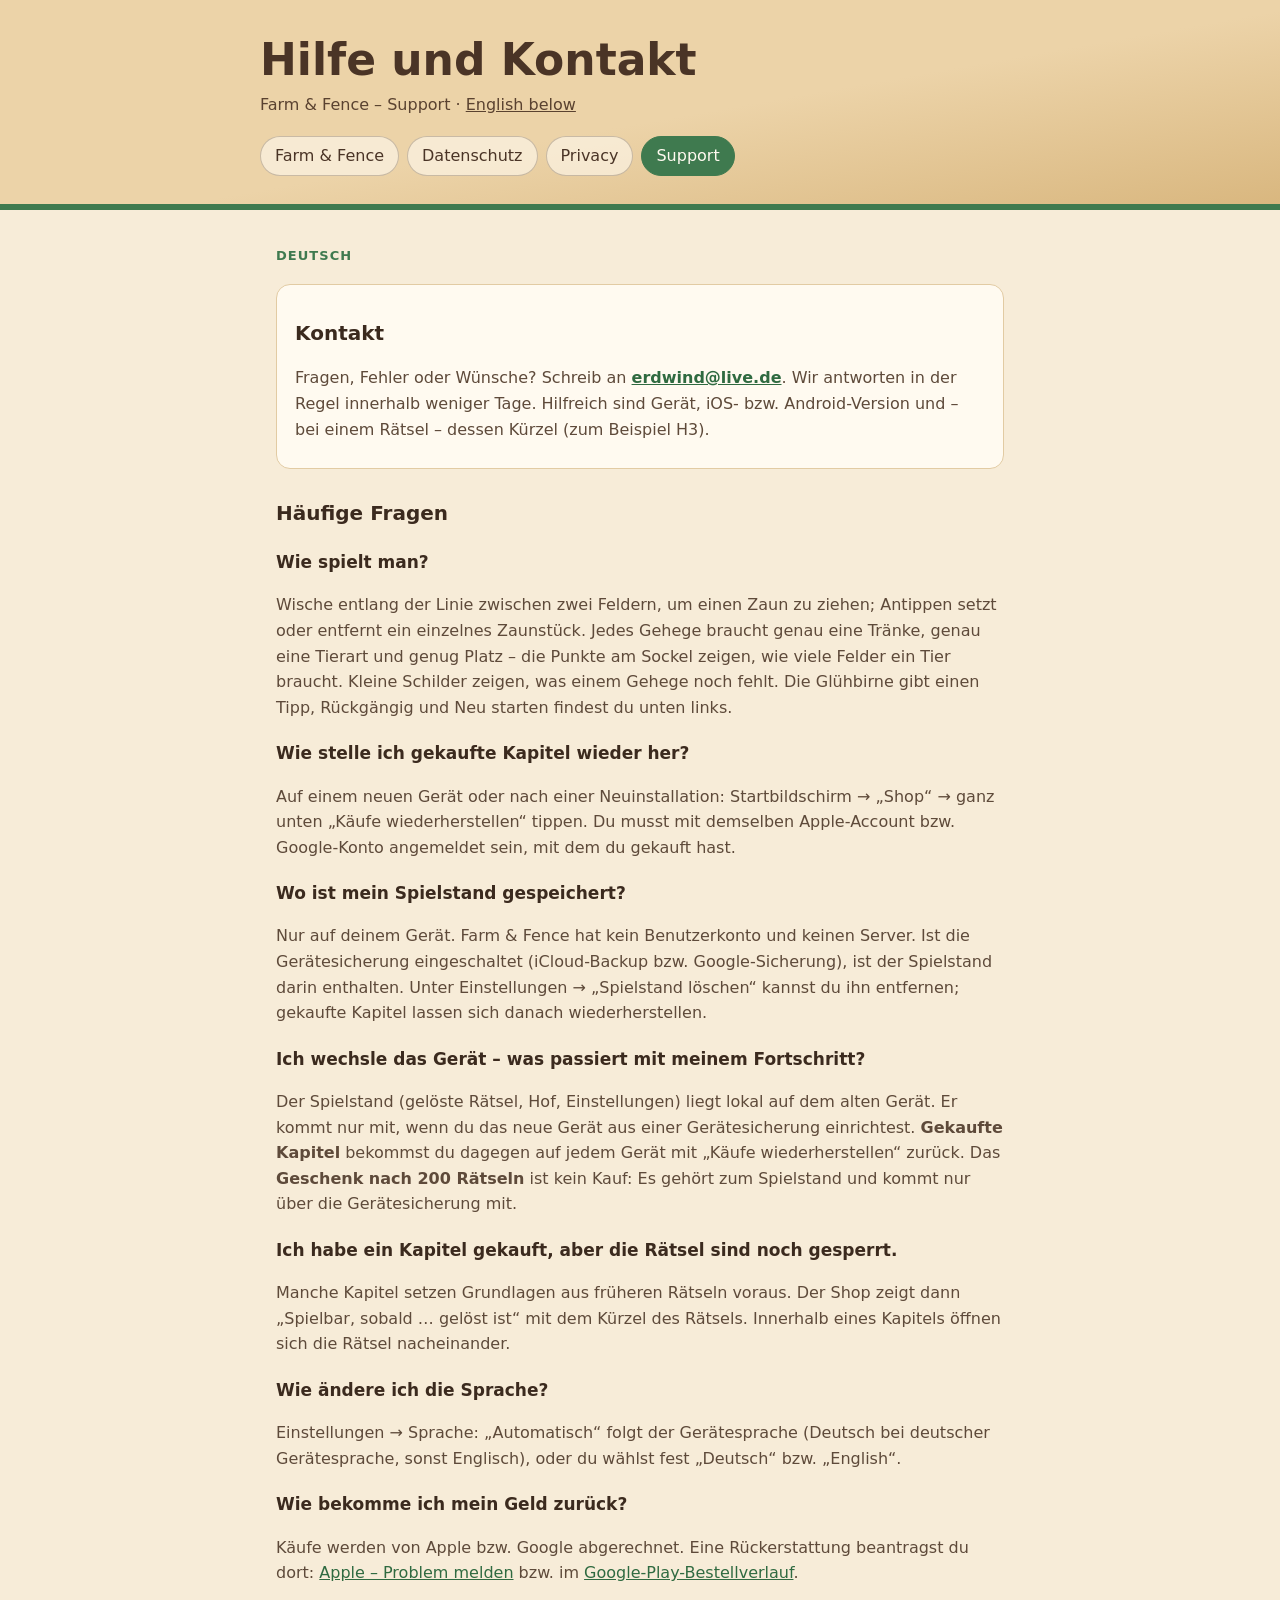
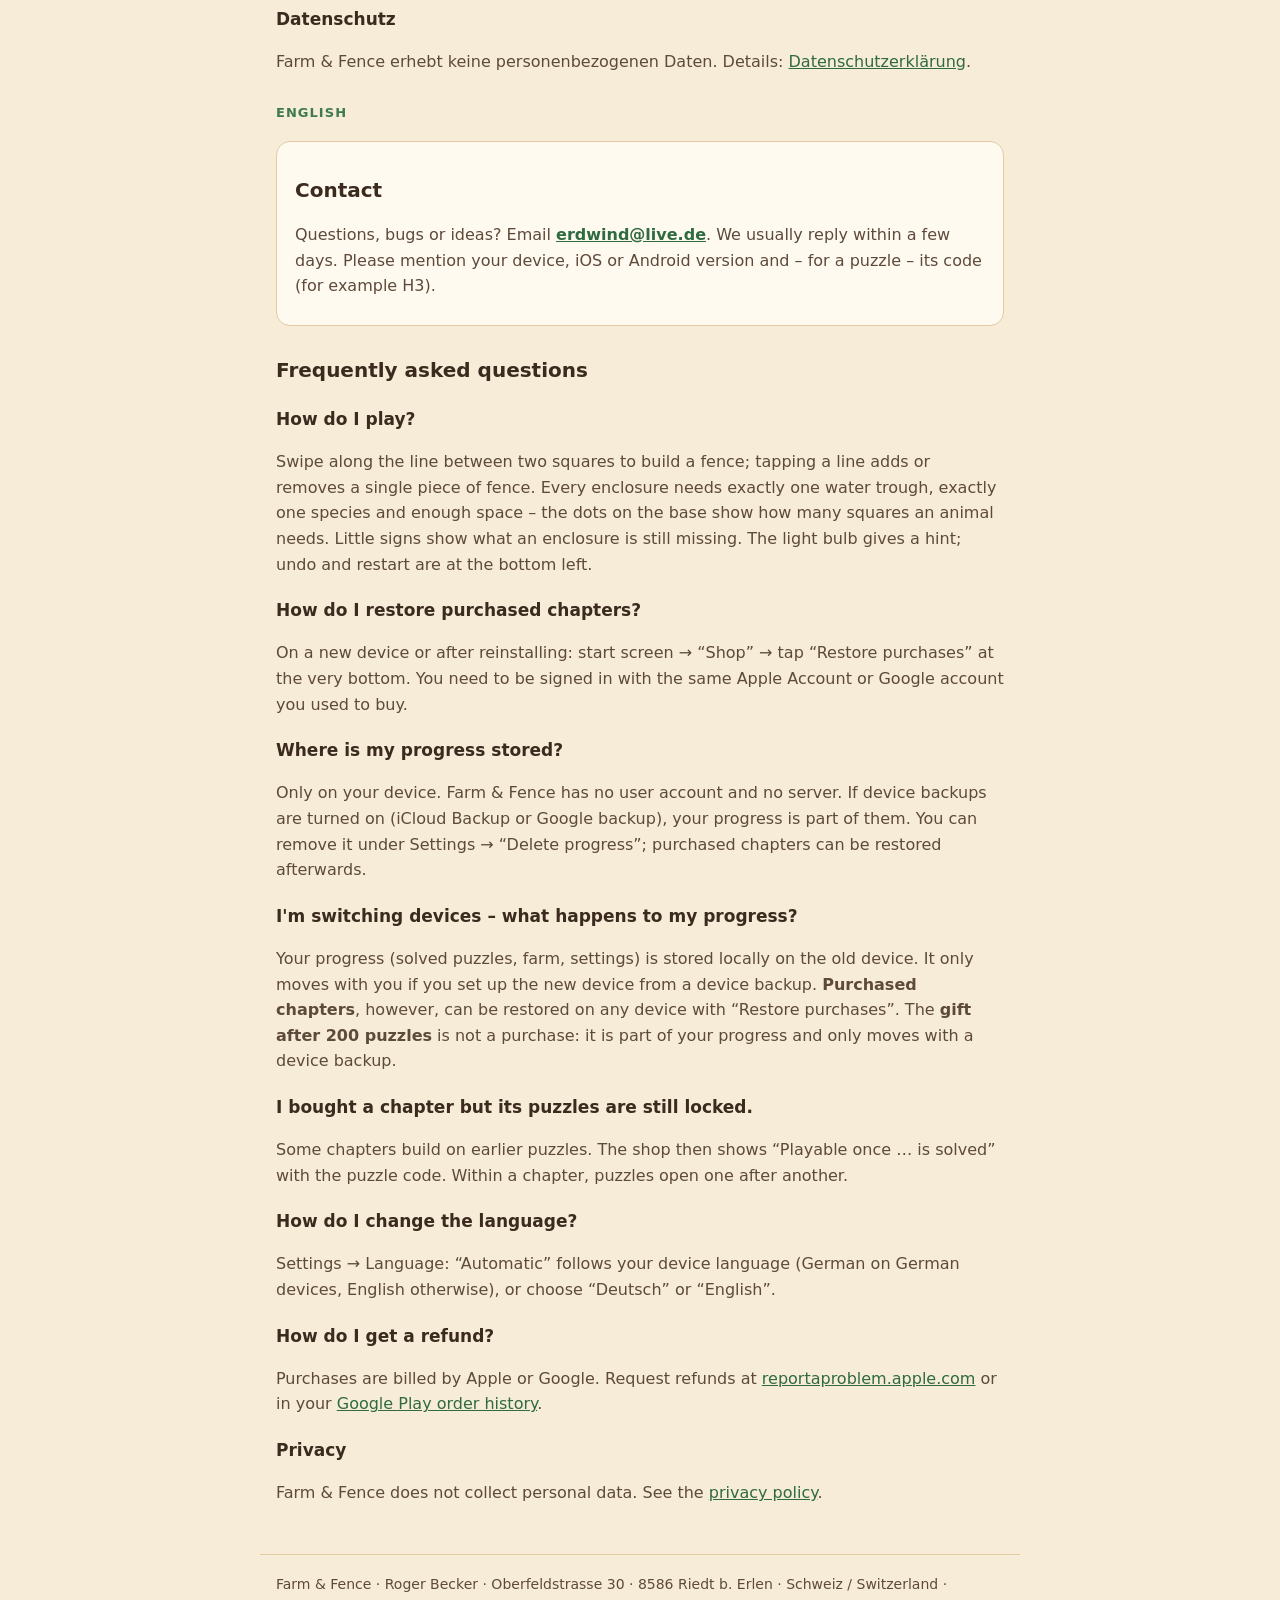
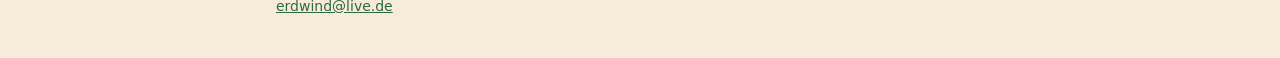
==== support.html @ 927a39b3 "Webseiten Farm & Fence (Datenschutz, Privacy, Support)" ====
<!doctype html>
<html lang="de">
<head>
<meta charset="utf-8">
<meta name="viewport" content="width=device-width, initial-scale=1">
<title>Hilfe und Kontakt – Farm & Fence</title>
<meta name="description" content="Farm & Fence – Hilfe, häufige Fragen und Kontakt · Help, FAQ and contact">
<link rel="stylesheet" href="style.css">
</head>
<body>
<header><div class="in"><h1>Hilfe und Kontakt</h1><p>Farm &amp; Fence – Support · <a href="#en" style="color:inherit">English below</a></p><nav><a href="index.html">Farm &amp; Fence</a><a href="datenschutz.html">Datenschutz</a><a href="privacy.html">Privacy</a><a href="support.html" aria-current="page">Support</a></nav></div></header>
<main>
<p class="lang">Deutsch</p>
<div class="card">
<h2>Kontakt</h2>
<p>Fragen, Fehler oder Wünsche? Schreib an <b><a href="mailto:erdwind@live.de">erdwind@live.de</a></b>. Wir antworten in der Regel innerhalb weniger Tage. Hilfreich sind Gerät, iOS- bzw. Android-Version und – bei einem Rätsel – dessen Kürzel (zum Beispiel H3).</p>
</div>

<h2>Häufige Fragen</h2>

<h3>Wie spielt man?</h3>
<p>Wische entlang der Linie zwischen zwei Feldern, um einen Zaun zu ziehen; Antippen setzt oder entfernt ein einzelnes Zaunstück. Jedes Gehege braucht genau eine Tränke, genau eine Tierart und genug Platz – die Punkte am Sockel zeigen, wie viele Felder ein Tier braucht. Kleine Schilder zeigen, was einem Gehege noch fehlt. Die Glühbirne gibt einen Tipp, Rückgängig und Neu starten findest du unten links.</p>

<h3>Wie stelle ich gekaufte Kapitel wieder her?</h3>
<p>Auf einem neuen Gerät oder nach einer Neuinstallation: Startbildschirm → „Shop“ → ganz unten „Käufe wiederherstellen“ tippen. Du musst mit demselben Apple-Account bzw. Google-Konto angemeldet sein, mit dem du gekauft hast.</p>

<h3>Wo ist mein Spielstand gespeichert?</h3>
<p>Nur auf deinem Gerät. Farm &amp; Fence hat kein Benutzerkonto und keinen Server. Ist die Gerätesicherung eingeschaltet (iCloud-Backup bzw. Google-Sicherung), ist der Spielstand darin enthalten. Unter Einstellungen → „Spielstand löschen“ kannst du ihn entfernen; gekaufte Kapitel lassen sich danach wiederherstellen.</p>

<h3>Ich wechsle das Gerät – was passiert mit meinem Fortschritt?</h3>
<p>Der Spielstand (gelöste Rätsel, Hof, Einstellungen) liegt lokal auf dem alten Gerät. Er kommt nur mit, wenn du das neue Gerät aus einer Gerätesicherung einrichtest. <b>Gekaufte Kapitel</b> bekommst du dagegen auf jedem Gerät mit „Käufe wiederherstellen“ zurück. Das <b>Geschenk nach 200 Rätseln</b> ist kein Kauf: Es gehört zum Spielstand und kommt nur über die Gerätesicherung mit.</p>

<h3>Ich habe ein Kapitel gekauft, aber die Rätsel sind noch gesperrt.</h3>
<p>Manche Kapitel setzen Grundlagen aus früheren Rätseln voraus. Der Shop zeigt dann „Spielbar, sobald … gelöst ist“ mit dem Kürzel des Rätsels. Innerhalb eines Kapitels öffnen sich die Rätsel nacheinander.</p>

<h3>Wie ändere ich die Sprache?</h3>
<p>Einstellungen → Sprache: „Automatisch“ folgt der Gerätesprache (Deutsch bei deutscher Gerätesprache, sonst Englisch), oder du wählst fest „Deutsch“ bzw. „English“.</p>

<h3>Wie bekomme ich mein Geld zurück?</h3>
<p>Käufe werden von Apple bzw. Google abgerechnet. Eine Rückerstattung beantragst du dort: <a href="https://reportaproblem.apple.com">Apple – Problem melden</a> bzw. im <a href="https://play.google.com/store/account/orderhistory">Google-Play-Bestellverlauf</a>.</p>

<h3>Datenschutz</h3>
<p>Farm &amp; Fence erhebt keine personenbezogenen Daten. Details: <a href="datenschutz.html">Datenschutzerklärung</a>.</p>

<p class="lang" id="en">English</p>
<div class="card" lang="en">
<h2>Contact</h2>
<p>Questions, bugs or ideas? Email <b><a href="mailto:erdwind@live.de">erdwind@live.de</a></b>. We usually reply within a few days. Please mention your device, iOS or Android version and – for a puzzle – its code (for example H3).</p>
</div>

<div lang="en">
<h2>Frequently asked questions</h2>

<h3>How do I play?</h3>
<p>Swipe along the line between two squares to build a fence; tapping a line adds or removes a single piece of fence. Every enclosure needs exactly one water trough, exactly one species and enough space – the dots on the base show how many squares an animal needs. Little signs show what an enclosure is still missing. The light bulb gives a hint; undo and restart are at the bottom left.</p>

<h3>How do I restore purchased chapters?</h3>
<p>On a new device or after reinstalling: start screen → “Shop” → tap “Restore purchases” at the very bottom. You need to be signed in with the same Apple Account or Google account you used to buy.</p>

<h3>Where is my progress stored?</h3>
<p>Only on your device. Farm &amp; Fence has no user account and no server. If device backups are turned on (iCloud Backup or Google backup), your progress is part of them. You can remove it under Settings → “Delete progress”; purchased chapters can be restored afterwards.</p>

<h3>I'm switching devices – what happens to my progress?</h3>
<p>Your progress (solved puzzles, farm, settings) is stored locally on the old device. It only moves with you if you set up the new device from a device backup. <b>Purchased chapters</b>, however, can be restored on any device with “Restore purchases”. The <b>gift after 200 puzzles</b> is not a purchase: it is part of your progress and only moves with a device backup.</p>

<h3>I bought a chapter but its puzzles are still locked.</h3>
<p>Some chapters build on earlier puzzles. The shop then shows “Playable once … is solved” with the puzzle code. Within a chapter, puzzles open one after another.</p>

<h3>How do I change the language?</h3>
<p>Settings → Language: “Automatic” follows your device language (German on German devices, English otherwise), or choose “Deutsch” or “English”.</p>

<h3>How do I get a refund?</h3>
<p>Purchases are billed by Apple or Google. Request refunds at <a href="https://reportaproblem.apple.com">reportaproblem.apple.com</a> or in your <a href="https://play.google.com/store/account/orderhistory">Google Play order history</a>.</p>

<h3>Privacy</h3>
<p>Farm &amp; Fence does not collect personal data. See the <a href="privacy.html">privacy policy</a>.</p>
</div>
</main>
<footer>Farm &amp; Fence · Roger Becker · Oberfeldstrasse 30 · 8586 Riedt b. Erlen · Schweiz / Switzerland · <a href="mailto:erdwind@live.de">erdwind@live.de</a></footer>
</body>
</html>
---- style.css ----
/* Farm & Fence – gemeinsames Stylesheet der Webseiten (Datenschutz, Support).
   Nur Systemschriften, keine externen Dateien, keine Skripte, keine Cookies. */
:root {
  --bg: #f7ecd8;        /* helles Beige */
  --card: #fffaf0;
  --ink: #3b2a1e;       /* dunkles Erdbraun */
  --soft: #5e4a3a;
  --line: #e2cba3;
  --head: #ecd3a8;      /* warmes Beige des Spiels */
  --green: #3f7a4f;     /* Grün des Spiels */
  --link: #2f6a40;
  --earth: #4a3426;
}
@media (prefers-color-scheme: dark) {
  :root {
    --bg: #241a13;
    --card: #2e2219;
    --ink: #f3e6d0;
    --soft: #d8c6ab;
    --line: #4a3a2c;
    --link: #8fd0a0;
  }
}
* { box-sizing: border-box; }
html { -webkit-text-size-adjust: 100%; }
body {
  margin: 0;
  background: var(--bg);
  color: var(--ink);
  font: 16px/1.6 ui-rounded, "SF Pro Rounded", system-ui, -apple-system, "Segoe UI", Roboto, sans-serif;
}
header {
  background: linear-gradient(170deg, var(--head) 0%, var(--head) 55%, #d9b77f 100%);
  color: var(--earth);
  border-bottom: 6px solid var(--green);
  padding: 36px 16px 28px;
}
header .in, main, footer { max-width: 760px; margin: 0 auto; }
header h1 { margin: 0; font-size: clamp(30px, 7vw, 44px); line-height: 1.1; }
header p { margin: 8px 0 0; color: #5a4230; }
nav { display: flex; flex-wrap: wrap; gap: 8px; margin-top: 18px; }
nav a {
  color: var(--earth); text-decoration: none; background: #fffaf099;
  border: 1px solid #4a342644; border-radius: 999px; padding: 6px 14px;
}
nav a:hover { background: #fffaf0; }
nav a[aria-current] { background: var(--green); border-color: var(--green); color: #fffaf0; }
main { padding: 8px 16px 32px; }
h2 { font-size: 20px; margin: 28px 0 6px; color: var(--ink); }
h3 { font-size: 17px; margin: 20px 0 4px; color: var(--ink); }
p, li { color: var(--soft); }
ul { padding-left: 22px; }
a { color: var(--link); }
.stand { font-size: 14px; }
.card {
  background: var(--card); border: 1px solid var(--line); border-radius: 14px;
  padding: 4px 18px 10px; margin: 18px 0;
}
.lang { font-size: 13px; text-transform: uppercase; letter-spacing: .08em; color: var(--green); margin: 28px 0 0; font-weight: 600; }
footer { padding: 18px 16px 40px; font-size: 14px; color: var(--soft); border-top: 1px solid var(--line); }
@media (prefers-color-scheme: dark) {
  .lang { color: #8fd0a0; }
}
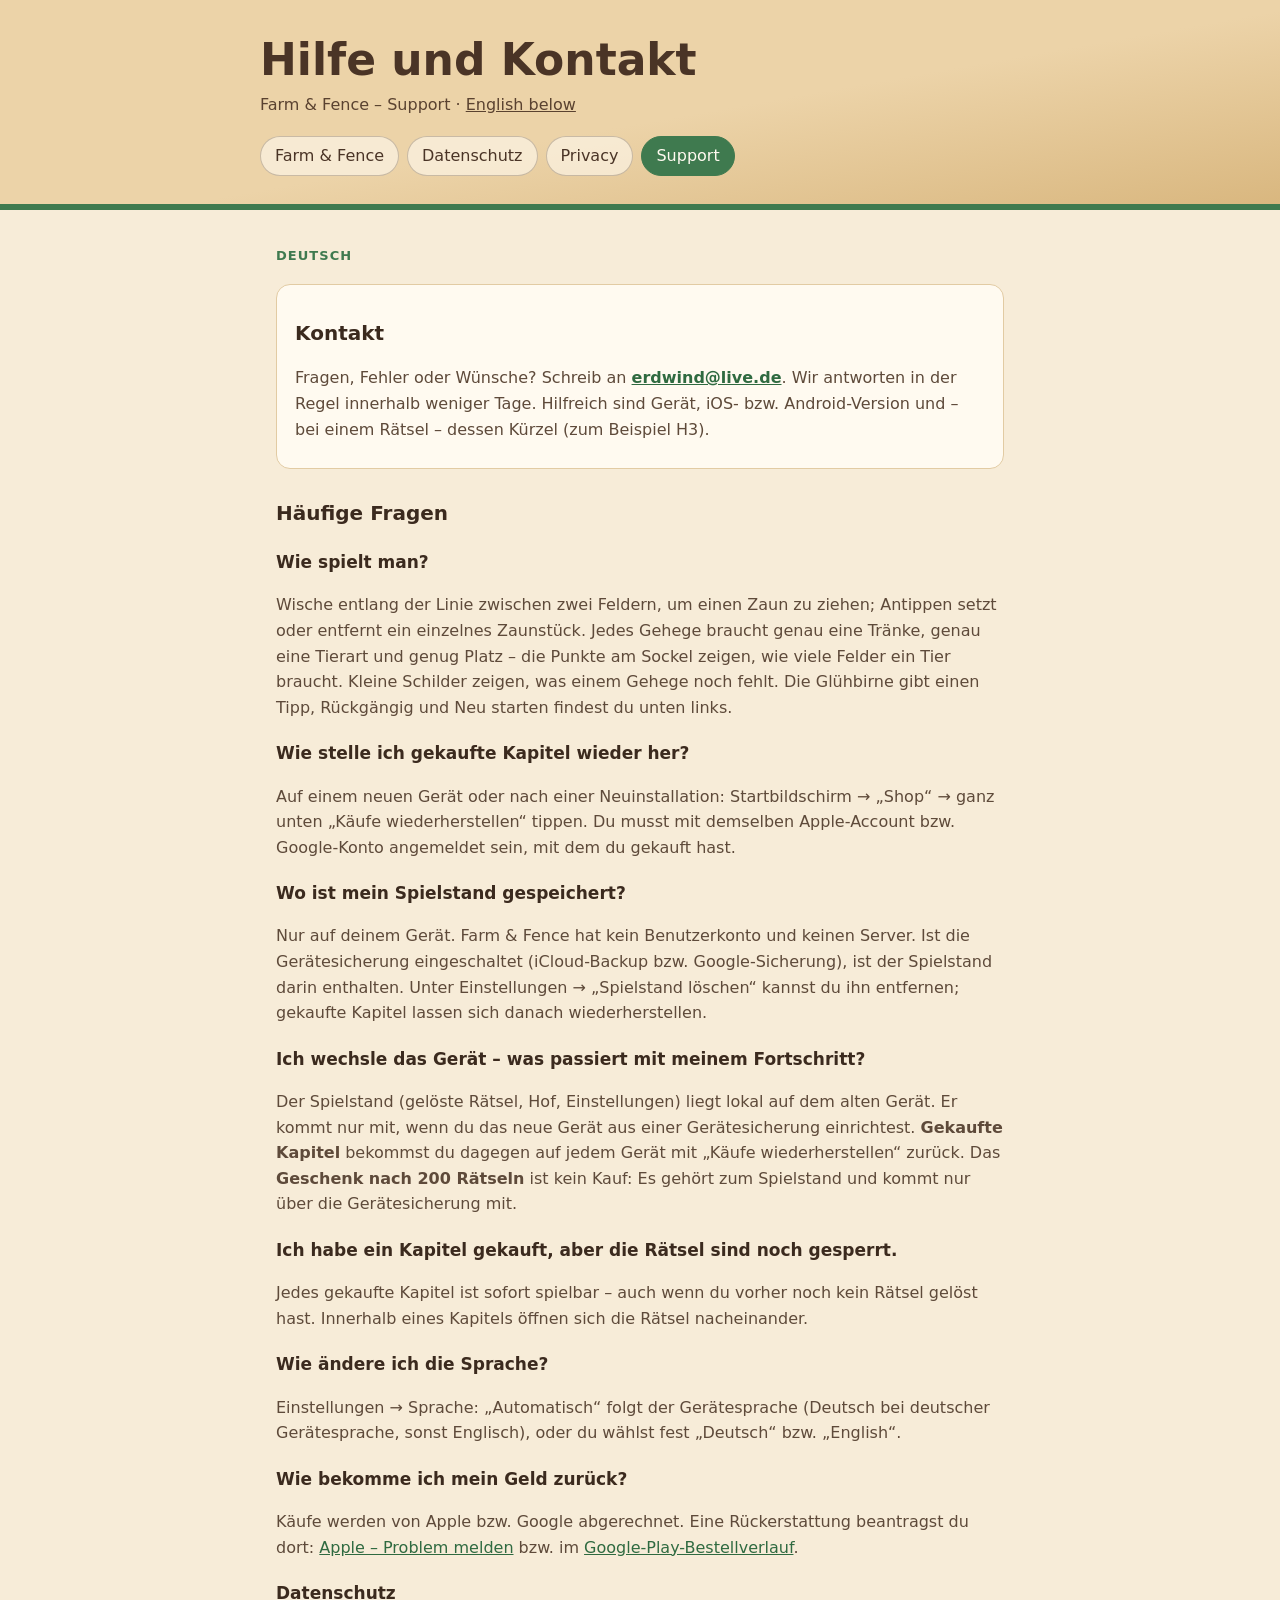
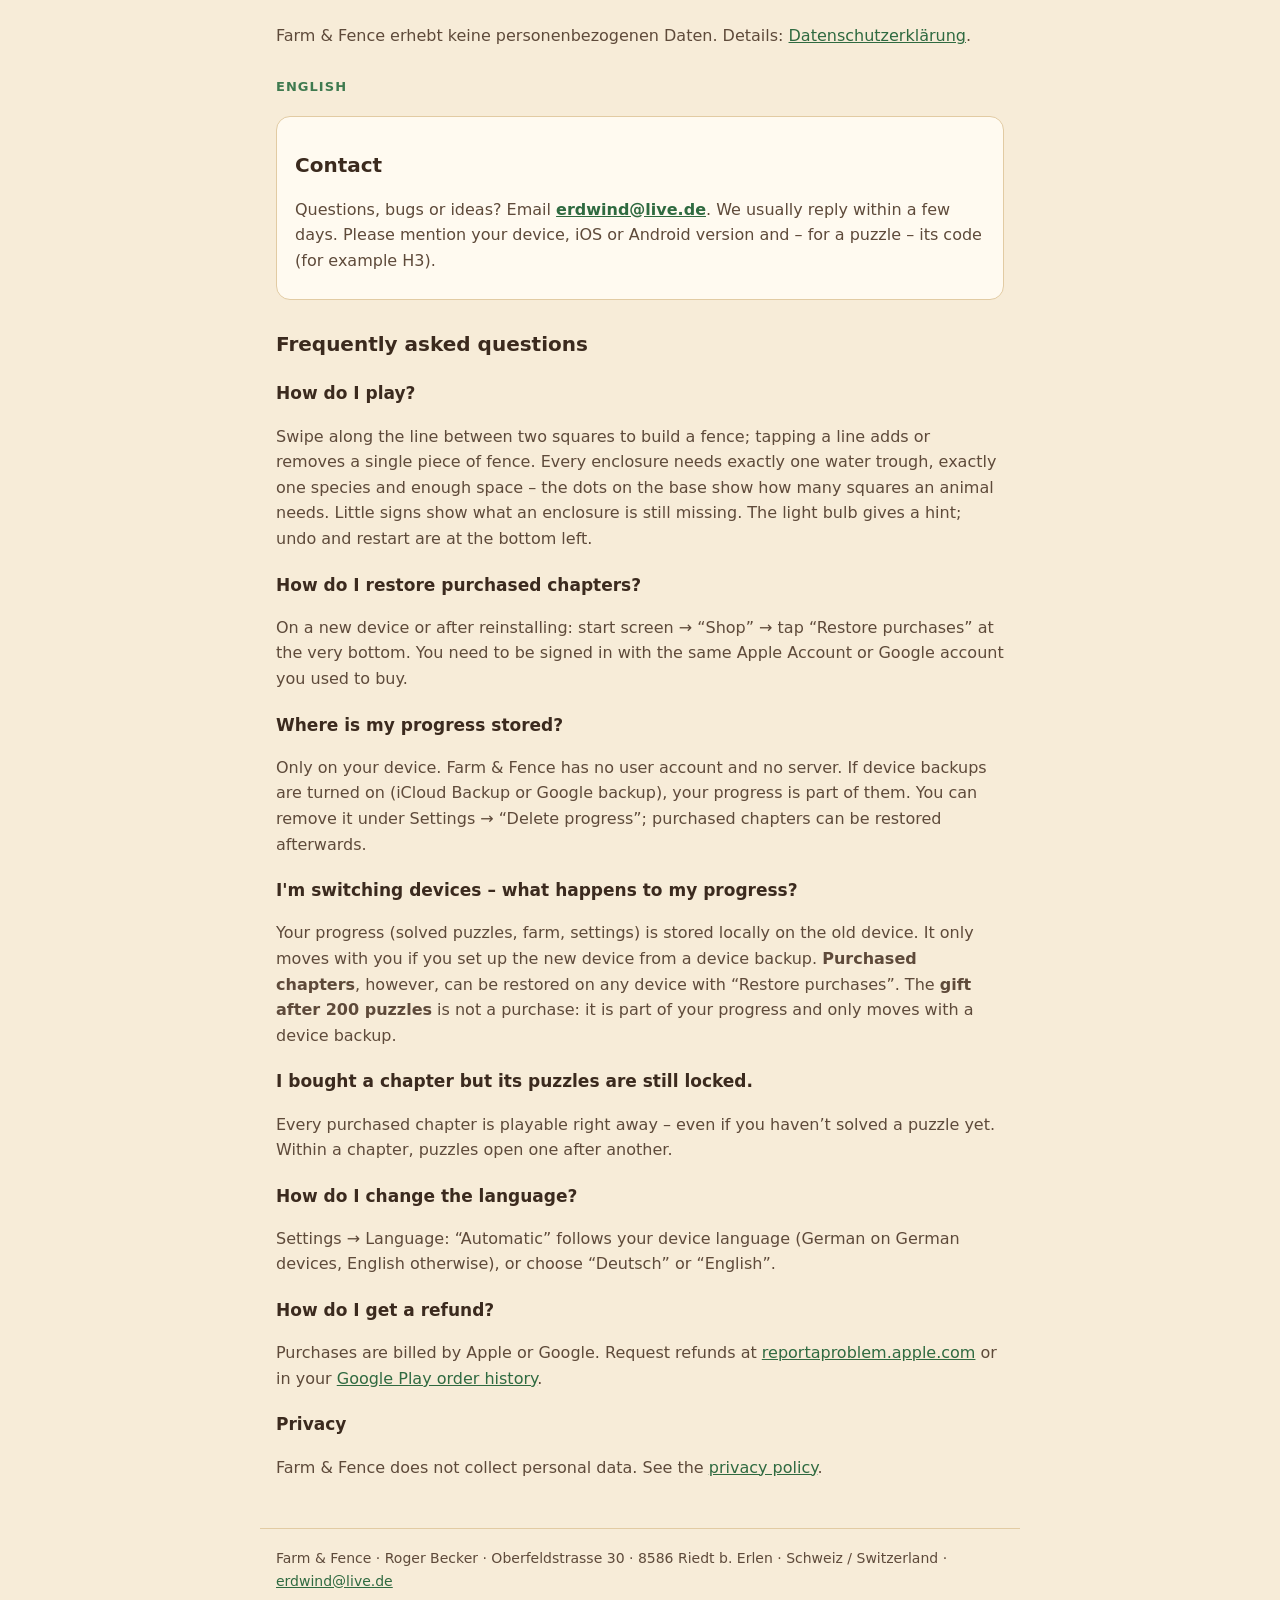
==== commit 38056f3d: "Hilfeseite: gekaufte Kapitel sofort spielbar" ====
--- a/support.html
+++ b/support.html
@@ -31,7 +31,7 @@
 <p>Der Spielstand (gelöste Rätsel, Hof, Einstellungen) liegt lokal auf dem alten Gerät. Er kommt nur mit, wenn du das neue Gerät aus einer Gerätesicherung einrichtest. <b>Gekaufte Kapitel</b> bekommst du dagegen auf jedem Gerät mit „Käufe wiederherstellen“ zurück. Das <b>Geschenk nach 200 Rätseln</b> ist kein Kauf: Es gehört zum Spielstand und kommt nur über die Gerätesicherung mit.</p>
 
 <h3>Ich habe ein Kapitel gekauft, aber die Rätsel sind noch gesperrt.</h3>
-<p>Manche Kapitel setzen Grundlagen aus früheren Rätseln voraus. Der Shop zeigt dann „Spielbar, sobald … gelöst ist“ mit dem Kürzel des Rätsels. Innerhalb eines Kapitels öffnen sich die Rätsel nacheinander.</p>
+<p>Jedes gekaufte Kapitel ist sofort spielbar – auch wenn du vorher noch kein Rätsel gelöst hast. Innerhalb eines Kapitels öffnen sich die Rätsel nacheinander.</p>
 
 <h3>Wie ändere ich die Sprache?</h3>
 <p>Einstellungen → Sprache: „Automatisch“ folgt der Gerätesprache (Deutsch bei deutscher Gerätesprache, sonst Englisch), oder du wählst fest „Deutsch“ bzw. „English“.</p>
@@ -64,7 +64,7 @@
 <p>Your progress (solved puzzles, farm, settings) is stored locally on the old device. It only moves with you if you set up the new device from a device backup. <b>Purchased chapters</b>, however, can be restored on any device with “Restore purchases”. The <b>gift after 200 puzzles</b> is not a purchase: it is part of your progress and only moves with a device backup.</p>
 
 <h3>I bought a chapter but its puzzles are still locked.</h3>
-<p>Some chapters build on earlier puzzles. The shop then shows “Playable once … is solved” with the puzzle code. Within a chapter, puzzles open one after another.</p>
+<p>Every purchased chapter is playable right away – even if you haven’t solved a puzzle yet. Within a chapter, puzzles open one after another.</p>
 
 <h3>How do I change the language?</h3>
 <p>Settings → Language: “Automatic” follows your device language (German on German devices, English otherwise), or choose “Deutsch” or “English”.</p>
